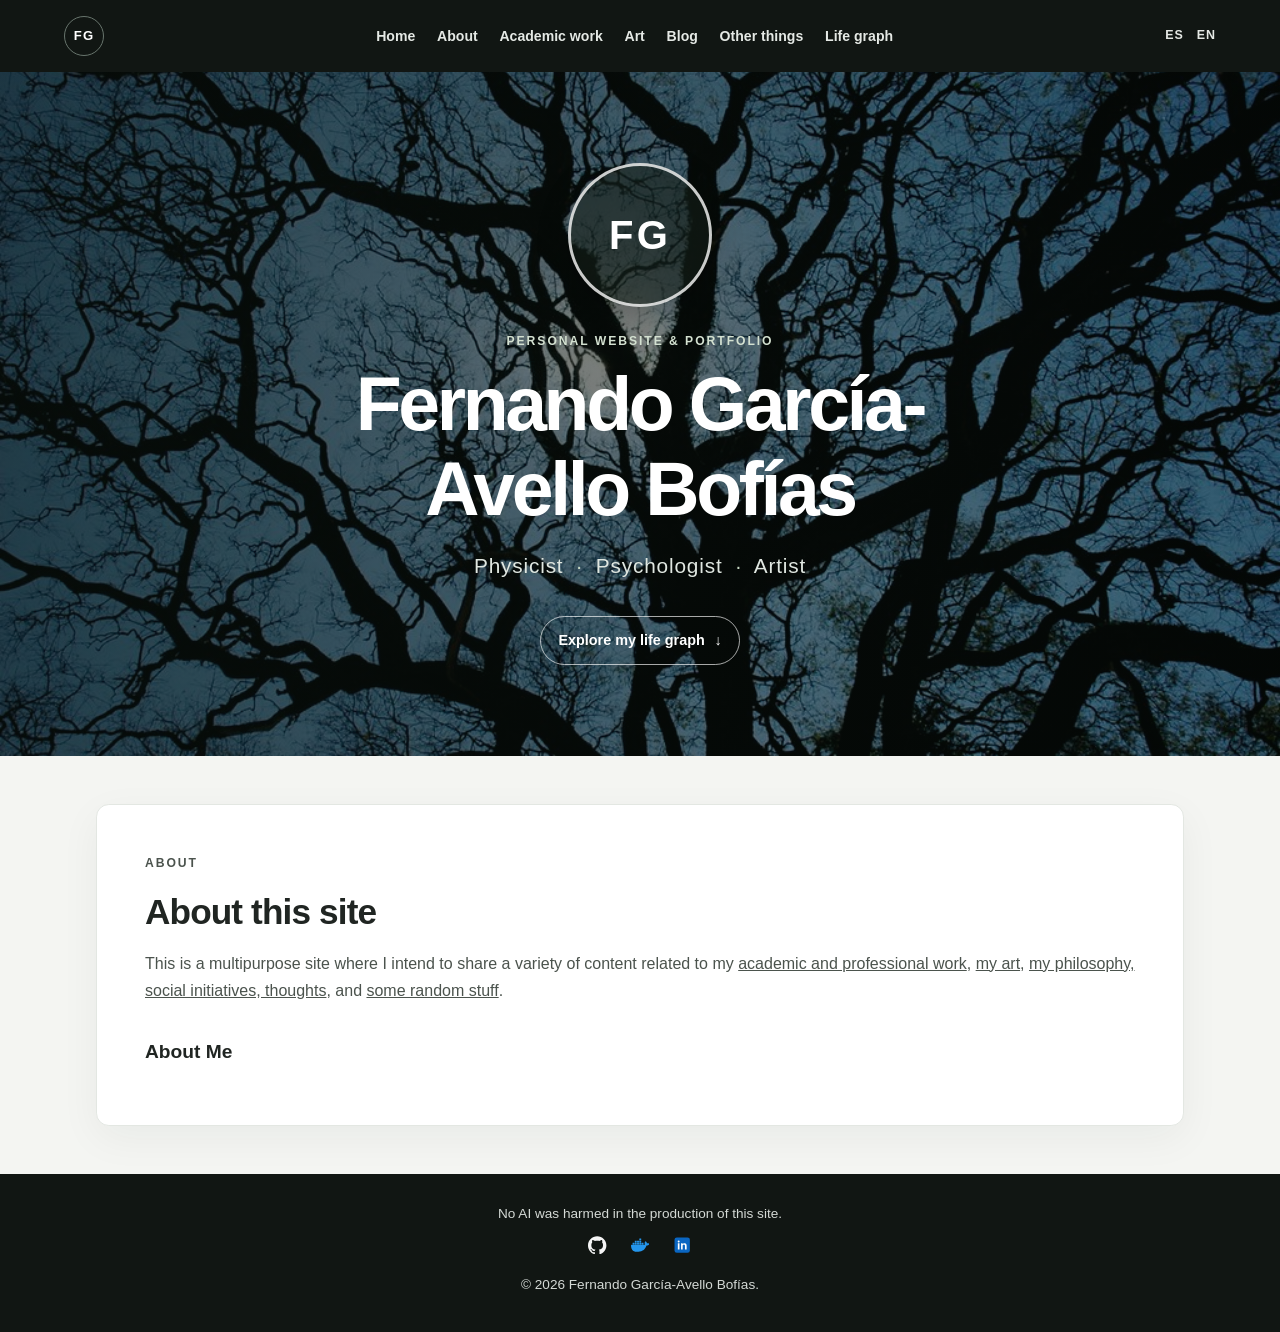
==== index.html @ 16701b84 "Deploy from private repository" ====
<!DOCTYPE html>
<html lang="en">
<head>
    <meta charset="UTF-8">
    <meta name="viewport" content="width=device-width, initial-scale=1.0">
    <meta name="description" content="The personal website and portfolio of Fernando García-Avello Bofías.">
    <title>Fernando García-Avello Bofías | Personal Website</title>
    <link rel="stylesheet" href="style.css">
</head>
<body>
    <header class="site-header">
        <nav class="site-nav" aria-label="Main navigation">
            <a class="site-brand" href="#home" aria-label="Fernando García-Avello Bofías, home">FG</a>
            <ul class="nav-links">
                <li><a href="#home">Home</a></li>
                <li><a href="#profile">About</a></li>
                <li><a href="academic/">Academic work</a></li>
                <li><a href="art/">Art</a></li>
                <li><a href="blog/">Blog</a></li>
                <li><a href="other-things/">Other things</a></li>
                <li><a href="#mi-grafo-git">Life graph</a></li>
            </ul>
            <div class="header-utilities">
                <div class="language-links" aria-label="Language">
                    <a href="es/index.html" lang="es">ES</a>
                    <a href="en/index.html" lang="en">EN</a>
                </div>
            </div>
        </nav>

        <section class="hero" id="home" aria-labelledby="hero-title">
            <div class="hero-content">
                <div class="portrait-placeholder" role="img" aria-label="Temporary portrait placeholder">FG</div>
                <p class="hero-eyebrow">Personal website &amp; portfolio</p>
                <h1 id="hero-title">Fernando García-Avello Bofías</h1>
                <p class="hero-roles">Physicist <span aria-hidden="true">·</span> Psychologist <span aria-hidden="true">·</span> Artist</p>
                <a class="hero-link" href="#mi-grafo-git">Explore my life graph <span aria-hidden="true">↓</span></a>
            </div>
        </section>
    </header>

    <main>
        <section class="content-section profile-section" id="profile" aria-labelledby="profile-title">
            <p class="section-eyebrow">About</p>
            <h2 id="profile-title"> About this site</h2>
            <p>
                This is a multipurpose site where I intend to share a variety of content related to my <a href="academic/">academic and professional work</a>, <a href="art/">my art</a>, <a href="blog/"> my philosophy, social initiatives, thoughts</a>,
                and <a href="other-things/">some random stuff</a>. 
                 
            </p>
            <!-- <p>What brings you here ?  If it is for my academic and professional work go to (there I have my publications).
                If it is to buy my art go to: art. If it is for my phylosphy, and or for my social initiatives go to:
            </p> -->

            <h3>About Me</h3>
            <!-- <p> Site in Construction
            </p> -->
            <p> 
                
                <!-- Aware of the relationship between though and language  -->
            </p>
            <!-- <p>I am Fernando, a very curious human being. Since a young age I rejoiced in contemplating my experience in this world, both like an expectator and player in my life.
                I've always been curious and liked to observe my surroundings. But in my teens, as I mature I started to question things
                more deeply, my hunger for satisfactory answers started there, thanks in part to science divulgation TV shows, such as the famous REDES
                by Eduardo Punset (I even subscribed to their journal where they)
                This curiosity led me first to phylosphy, Which let's not lie Big Bang theory also played a crucial role in choosing
                Physics.
                The more I study and the more I think, arriving to the limits of science, philosphy and the mind, the more I understood that there are certain questions that don't have answer or don't make sense,
                or that knowledge is contextual. Categories are not rigid, Hard to fit in your models.

                This website is a reflection of some of my phylosphy and things that I have learned.
                As you can experience in this own website I don't like fixed categories. I believe categories are contextual
                and dynamic, and it is about time we start working with them in this way.
            </p> -->
        </section>

        <!-- <section class="life-graph-section" id="mi-grafo-git" aria-labelledby="life-graph-title">
            <div class="life-graph-heading">
                <p class="section-eyebrow">A Git-inspired timeline</p>
                <h2 id="life-graph-title">My life graph</h2>
                <p class="life-graph-intro">Milestones across parallel branches of my life. Select a branch to focus on it.</p>
            </div>
            <iframe src="lifegraph/tree.html" title="Interactive life graph" class="grafo-embed"></iframe>
        </section> -->

        <!-- <section class="content-section notes-section">
            <h2>Cosas que añadir:</h2>
            <p>Hacerme cuenta @proton.me y ponerla aquí abierta al público.</p>
            <p>Mis lecturas recomendadas</p>
            <p>If you want my CV send me an email stating the company and offer you are thinking.</p>
        </section> -->
    </main>

    <footer class="site-footer">
        <p>No AI was harmed in the production of this site.</p>
        <nav class="profile-links footer-profile-links" aria-label="Professional profiles">
            <a href="https://github.com/fergarciacode" aria-label="GitHub profile" rel="me">
                <svg viewBox="0 0 24 24" aria-hidden="true" focusable="false"><path d="M12 .297c-6.63 0-12 5.373-12 12 0 5.303 3.438 9.8 8.205 11.385.6.113.82-.258.82-.577 0-.285-.01-1.04-.015-2.04-3.338.724-4.042-1.61-4.042-1.61C4.422 18.07 3.633 17.7 3.633 17.7c-1.087-.744.084-.729.084-.729 1.205.084 1.838 1.236 1.838 1.236 1.07 1.835 2.809 1.305 3.495.998.108-.776.417-1.305.76-1.605-2.665-.3-5.466-1.332-5.466-5.93 0-1.31.465-2.38 1.235-3.22-.135-.303-.54-1.523.105-3.176 0 0 1.005-.322 3.3 1.23.96-.267 1.98-.399 3-.405 1.02.006 2.04.138 3 .405 2.28-1.552 3.285-1.23 3.285-1.23.645 1.653.24 2.873.12 3.176.765.84 1.23 1.91 1.23 3.22 0 4.61-2.805 5.625-5.475 5.92.42.36.81 1.096.81 2.22 0 1.606-.015 2.896-.015 3.286 0 .315.21.69.825.57C20.565 22.092 24 17.592 24 12.297c0-6.627-5.373-12-12-12"/></svg>
            </a>
            <a href="https://hub.docker.com/u/fernandogarciaavello" aria-label="Docker Hub profile" rel="me">
                <svg viewBox="0 0 24 24" aria-hidden="true" focusable="false"><path d="M13.983 11.078h2.119a.186.186 0 00.186-.185V9.006a.186.186 0 00-.186-.186h-2.119a.185.185 0 00-.185.185v1.888c0 .102.083.185.185.185m-2.954-5.43h2.118a.186.186 0 00.186-.186V3.574a.186.186 0 00-.186-.185h-2.118a.185.185 0 00-.185.185v1.888c0 .102.082.185.185.185m0 2.716h2.118a.187.187 0 00.186-.186V6.29a.186.186 0 00-.186-.185h-2.118a.185.185 0 00-.185.185v1.887c0 .102.082.185.185.186m-2.93 0h2.12a.186.186 0 00.184-.186V6.29a.185.185 0 00-.185-.185H8.1a.185.185 0 00-.185.185v1.887c0 .102.083.185.185.186m-2.964 0h2.119a.186.186 0 00.185-.186V6.29a.185.185 0 00-.185-.185H5.136a.186.186 0 00-.186.185v1.887c0 .102.084.185.186.186m5.893 2.715h2.118a.186.186 0 00.186-.185V9.006a.186.186 0 00-.186-.186h-2.118a.185.185 0 00-.185.185v1.888c0 .102.082.185.185.185m-2.93 0h2.12a.185.185 0 00.184-.185V9.006a.185.185 0 00-.184-.186h-2.12a.185.185 0 00-.184.185v1.888c0 .102.083.185.185.185m-2.964 0h2.119a.185.185 0 00.185-.185V9.006a.185.185 0 00-.184-.186h-2.12a.186.186 0 00-.186.186v1.887c0 .102.084.185.186.185m-2.92 0h2.12a.185.185 0 00.184-.185V9.006a.185.185 0 00-.184-.186h-2.12a.185.185 0 00-.184.185v1.888c0 .102.082.185.185.185M23.763 9.89c-.065-.051-.672-.51-1.954-.51-.338.001-.676.03-1.01.087-.248-1.7-1.653-2.53-1.716-2.566l-.344-.199-.226.327c-.284.438-.49.922-.612 1.43-.23.97-.09 1.882.403 2.661-.595.332-1.55.413-1.744.42H.751a.751.751 0 00-.75.748 11.376 11.376 0 00.692 4.062c.545 1.428 1.355 2.48 2.41 3.124 1.18.723 3.1 1.137 5.275 1.137.983.003 1.963-.086 2.93-.266a12.248 12.248 0 003.823-1.389c.98-.567 1.86-1.288 2.61-2.136 1.252-1.418 1.998-2.997 2.553-4.4h.221c1.372 0 2.215-.549 2.68-1.009.309-.293.55-.65.707-1.046l.098-.288Z"/></svg>
            </a>
            <a href="https://www.linkedin.com/in/fgarciaavello/" aria-label="LinkedIn profile" rel="me">
                <svg viewBox="0 0 24 24" aria-hidden="true" focusable="false">
                    <rect x="2" y="2" width="20" height="20" rx="3"/>
                    <path class="linkedin-mark" d="M6.3 9.5h2.2v8H6.3zm1.1-1.1a1.3 1.3 0 1 1 0-2.6 1.3 1.3 0 0 1 0 2.6m3.1 9.1v-8h2.1v1.1h.1c.3-.6 1.1-1.3 2.3-1.3 2.4 0 2.8 1.6 2.8 3.6v4.6h-2.2v-4.1c0-1 0-2.2-1.4-2.2s-1.6 1.1-1.6 2.1v4.2z"/>
                </svg>
            </a>
        </nav>
        <p>&copy; 2026 Fernando García-Avello Bofías.</p>
    </footer>
    <script src="assets/js/hero-background.js"></script>
    <script src="assets/js/lifegraph-embed.js"></script>
</body>
</html>
---- style.css ----
:root {
    color-scheme: light;
    font-family: Inter, "Segoe UI", Arial, sans-serif;
    color: #202522;
    background: #f4f5f2;
    font-synthesis: none;
    text-rendering: optimizeLegibility;
    -webkit-font-smoothing: antialiased;
    -moz-osx-font-smoothing: grayscale;
}

* {
    box-sizing: border-box;
}

html {
    scroll-behavior: smooth;
    scroll-padding-top: 5rem;
}

body {
    min-width: 320px;
    margin: 0;
    line-height: 1.7;
}

a {
    color: inherit;
}

.site-header {
    color: #fff;
    background: #111613;
}

.site-nav {
    position: relative;
    z-index: 1;
    display: flex;
    min-height: 4.5rem;
    align-items: center;
    justify-content: space-between;
    gap: 2rem;
    padding: 0 clamp(1.25rem, 5vw, 5rem);
    background: #111613;
}

.site-brand {
    display: grid;
    width: 2.5rem;
    height: 2.5rem;
    flex: 0 0 auto;
    place-items: center;
    border: 1px solid #68756d;
    border-radius: 50%;
    color: #fff;
    font-size: 0.82rem;
    font-weight: 700;
    letter-spacing: 0.08em;
    text-decoration: none;
}

.nav-links {
    display: flex;
    flex-wrap: wrap;
    justify-content: center;
    gap: clamp(0.75rem, 1.7vw, 1.5rem);
    margin: 0;
    padding: 0;
    list-style: none;
}

.nav-links a,
.profile-links a,
.language-links a {
    color: #e5e9e5;
    font-size: 0.88rem;
    font-weight: 550;
    text-decoration: none;
    transition: color 160ms ease;
}

.nav-links a:hover,
.nav-links a:focus-visible,
.profile-links a:hover,
.profile-links a:focus-visible,
.language-links a:hover,
.language-links a:focus-visible {
    color: #c0d7be;
}

.profile-links {
    display: flex;
    flex: 0 0 auto;
    align-items: center;
    gap: 0.65rem;
}

.footer-profile-links {
    justify-content: center;
    margin: 0 auto 0.75rem;
}

.header-utilities {
    display: flex;
    flex: 0 0 auto;
    align-items: center;
    gap: 0.8rem;
}

.language-links {
    display: flex;
    flex: 0 0 auto;
    gap: 0.8rem;
}

.profile-links a {
    display: grid;
    width: 2rem;
    height: 2rem;
    place-items: center;
    border-radius: 50%;
}

.profile-links svg {
    width: 1.15rem;
    height: 1.15rem;
    fill: currentColor;
}

.profile-links a[href*="github.com"] {
    color: #f5f5f5;
}

.profile-links a[href*="hub.docker.com"] {
    color: #2496ed;
}

.profile-links a[href*="linkedin.com"] {
    color: #0a66c2;
}

.profile-links .linkedin-mark {
    fill: #fff;
}

.profile-links a:hover,
.profile-links a:focus-visible {
    background: #29322d;
    text-decoration: none;
}

.language-links a {
    font-size: 0.78rem;
    letter-spacing: 0.08em;
}

.hero {
    --hero-background: url("assets/images/backgrounds/the-fractal-forest.jpg");
    position: relative;
    display: grid;
    min-height: min(76vh, 52rem);
    place-items: center;
    overflow: hidden;
    isolation: isolate;
    padding: 5rem 1.5rem;
    background: #1d2b22;
    text-align: center;
}

.hero::before {
    position: absolute;
    z-index: -1;
    inset: 0;
    background-image:
        linear-gradient(90deg, rgb(9 17 13 / 66%), rgb(9 17 13 / 42%)),
        var(--hero-background);
    background-position: center;
    background-size: cover;
    content: "";
}

.hero-content {
    width: min(100%, 54rem);
}

.portrait-placeholder {
    display: grid;
    width: clamp(6.5rem, 14vw, 9rem);
    aspect-ratio: 1;
    place-items: center;
    margin: 0 auto 1.5rem;
    border: 3px solid rgb(255 255 255 / 78%);
    border-radius: 50%;
    background: rgb(20 30 24 / 62%);
    box-shadow: 0 0.5rem 2rem rgb(0 0 0 / 24%);
    color: #fff;
    font-size: clamp(1.8rem, 4vw, 2.5rem);
    font-weight: 600;
    letter-spacing: 0.08em;
}

.hero-eyebrow,
.section-eyebrow {
    margin: 0 0 0.65rem;
    font-size: 0.76rem;
    font-weight: 700;
    letter-spacing: 0.16em;
    text-transform: uppercase;
}

.hero-eyebrow {
    color: #d4e1d1;
}

.hero h1 {
    margin: 0;
    font-size: clamp(2.2rem, 6vw, 4.7rem);
    font-weight: 600;
    letter-spacing: -0.045em;
    line-height: 1.12;
    text-wrap: balance;
}

.hero-roles {
    margin: 1.1rem 0 0;
    color: #e0e7e1;
    font-size: clamp(1rem, 2.3vw, 1.3rem);
    letter-spacing: 0.04em;
}

.hero-roles span {
    padding: 0 0.3em;
    color: #c6d8c2;
}

.hero-link {
    display: inline-flex;
    align-items: center;
    gap: 0.6rem;
    margin-top: 2rem;
    padding: 0.7rem 1.1rem;
    border: 1px solid rgb(255 255 255 / 65%);
    border-radius: 2rem;
    color: #fff;
    font-size: 0.9rem;
    font-weight: 600;
    text-decoration: none;
    transition: background-color 160ms ease, border-color 160ms ease;
}

.hero-link:hover,
.hero-link:focus-visible {
    border-color: #fff;
    background: rgb(255 255 255 / 14%);
}

main {
    display: grid;
    width: min(100% - 2rem, 68rem);
    gap: 2rem;
    margin: 3rem auto;
}

.content-section {
    padding: clamp(1.5rem, 4vw, 3rem);
    border: 1px solid #e3e7e2;
    border-radius: 0.8rem;
    background: #fff;
    box-shadow: 0 0.75rem 2.5rem rgb(28 39 31 / 5%);
}

.section-eyebrow {
    color: #55725a;
}

.content-section h2,
.life-graph-section h2 {
    margin: 0 0 1rem;
    font-size: clamp(1.5rem, 3vw, 2.2rem);
    font-weight: 600;
    letter-spacing: -0.025em;
    line-height: 1.25;
}

.content-section h3 {
    margin: 2rem 0 0.5rem;
    font-size: 1.2rem;
    font-weight: 600;
}

.content-section p {
    margin: 0 0 1rem;
    color: #4b534d;
}

.content-section p:last-child {
    margin-bottom: 0;
}

.notes-section {
    padding-block: 1.75rem;
}

.notes-section h2 {
    font-size: 1.2rem;
}

.life-graph-section {
    overflow: hidden;
    border: 1px solid #29322d;
    border-radius: 0.8rem;
    background: #121214;
    color: #f5f6f4;
    box-shadow: 0 0.75rem 2.5rem rgb(28 39 31 / 8%);
}

.life-graph-heading {
    padding: clamp(1.5rem, 4vw, 2.5rem) clamp(1.5rem, 4vw, 3rem) 0;
}

.life-graph-heading .section-eyebrow {
    color: #a9b5ac;
}

.life-graph-section h2 {
    margin-bottom: 0.5rem;
}

.life-graph-intro {
    max-width: 42rem;
    margin: 0;
    color: #c2cbc4;
}

.grafo-embed {
    display: block;
    width: 100%;
    height: 72rem;
    border: 0;
    background: #121214;
}

.site-footer {
    padding: 1.5rem 1rem 2rem;
    color: #d4d9d5;
    background: #111613;
    font-size: 0.85rem;
    text-align: center;
}

.site-footer p {
    margin: 0.25rem;
}

.page-heading {
    padding: clamp(2.5rem, 8vw, 5.5rem) clamp(1.5rem, 5vw, 4rem);
    border: 1px solid #29322d;
    border-radius: 0.8rem;
    background: linear-gradient(135deg, #17231b, #111613);
    color: #fff;
}

.academic-page-heading {
    padding: 0;
    border: 0;
    border-radius: 0;
    background: none;
    color: inherit;
}

.page-heading .section-eyebrow {
    color: #a9c1a9;
}

.page-heading h1 {
    margin: 0;
    font-size: clamp(2rem, 5vw, 3.5rem);
    font-weight: 600;
    letter-spacing: -0.04em;
    line-height: 1.15;
}

.academic-page-heading h1 {
    color: inherit;
}

.page-content {
    min-height: 12rem;
}

.academic-panel {
    padding: clamp(2rem, 5vw, 4rem);
}

.career-list {
    display: grid;
    gap: 1.25rem;
    margin: 1.25rem 0 0;
    padding: 0;
    list-style: none;
}

.career-item + .career-item {
    padding-top: 1.25rem;
    border-top: 1px solid #e3e7e2;
}

.career-item-heading {
    display: flex;
    flex-wrap: wrap;
    align-items: baseline;
    justify-content: space-between;
    gap: 0.3rem 1rem;
}

.academic-panel .career-item h3 {
    margin: 0;
    font-size: 1.05rem;
    font-weight: 600;
}

.qualification-meta {
    display: flex;
    flex-wrap: wrap;
    gap: 0.4rem;
    margin: 0.45rem 0 0;
}

.qualification-meta span {
    padding: 0.15rem 0.5rem;
    border: 1px solid #dfe5dc;
    border-radius: 999px;
    background: #f8faf7;
    color: #55725a;
    font-size: 0.75rem;
    font-weight: 600;
    line-height: 1.4;
}

.career-dates {
    color: #68716a;
    font-size: 0.9rem;
    font-weight: 600;
}

.career-institution {
    display: flex;
    flex-wrap: wrap;
    align-items: center;
    gap: 0.35rem 0.65rem;
    margin: 0.35rem 0 0;
    color: #68716a;
}

.university-link {
    display: inline-flex;
    align-items: center;
    gap: 0.6rem;
    color: inherit;
    text-decoration: none;
}

.university-link:hover,
.university-link:focus-visible {
    text-decoration: underline;
    text-underline-offset: 0.15em;
}

.university-logo {
    width: 3.25rem;
    height: 2.5rem;
    flex: 0 0 auto;
    object-fit: contain;
}

.page-content p {
    color: #68716a;
}

.publications-heading {
    display: flex;
    flex-wrap: wrap;
    align-items: center;
    justify-content: space-between;
    gap: 1rem;
    margin-bottom: 1rem;
}

.publications-heading h2 {
    margin-bottom: 0;
}

.orcid-profile {
    display: flex;
    align-items: center;
    gap: 0.5rem;
}

.orcid-icon-link {
    display: inline-flex;
    border-radius: 50%;
    text-decoration: none;
}

.orcid-icon {
    display: grid;
    width: 2.25rem;
    height: 2.25rem;
    place-items: center;
    border-radius: 50%;
    background: #a6ce39;
    color: #fff;
    font-size: 0.85rem;
    font-weight: 700;
    letter-spacing: -0.04em;
}

.orcid-icon-link:hover .orcid-icon,
.orcid-icon-link:focus-visible .orcid-icon {
    background: #7ba428;
}

.orcid-details summary {
    display: grid;
    width: 2.25rem;
    height: 2.25rem;
    place-items: center;
    border: 1px solid #dfe5dc;
    border-radius: 50%;
    color: #355d3b;
    cursor: pointer;
    font-size: 1.25rem;
    line-height: 1;
    list-style: none;
}

.orcid-details summary::-webkit-details-marker {
    display: none;
}

.orcid-details {
    position: relative;
}

.orcid-details[open] summary {
    transform: rotate(45deg);
}

.orcid-details-content {
    position: absolute;
    z-index: 2;
    top: calc(100% + 0.5rem);
    right: 0;
    display: grid;
    gap: 0.35rem;
    width: max-content;
    max-width: min(22rem, calc(100vw - 4rem));
    padding: 0.85rem 1rem;
    border: 1px solid #e3e7e2;
    border-radius: 0.6rem;
    background: #f8faf7;
}

.orcid-details-content p {
    margin: 0;
}

.orcid-details-content a {
    color: #355d3b;
    font-weight: 600;
    text-underline-offset: 0.18em;
}

.publication-list {
    display: grid;
    gap: 1.5rem;
    margin: 1.25rem 0 0;
    padding-left: 1.4rem;
}

.publication-item {
    padding-left: 0.35rem;
}

.publication-item + .publication-item {
    padding-top: 1.25rem;
    border-top: 1px solid #e3e7e2;
}

.publication-authors {
    margin: 0 0 0.25rem;
    color: #5b655d;
    font-family: Georgia, "Times New Roman", serif;
    font-size: 0.96rem;
    line-height: 1.5;
}

.publication-authors strong {
    color: #355d3b;
    font-weight: 700;
}

.publication-citation {
    margin: 0 0 0.55rem;
    color: #4b534d;
    line-height: 1.65;
}

.publication-title {
    color: #202522;
    font-weight: 600;
}

.publication-tags,
.publication-links {
    display: flex;
    flex-wrap: wrap;
    gap: 0.35rem 0.65rem;
    margin: 0 0 0.65rem;
}

.publication-tags span {
    color: #55725a;
    font-size: 0.82rem;
}

.publication-links {
    gap: 0.5rem;
    margin-bottom: 0;
}

.publication-link {
    display: inline-flex;
    align-items: center;
    min-height: 1.9rem;
    padding: 0.15rem 0.6rem;
    border: 1px solid #b9c7b9;
    border-radius: 0.25rem;
    background: #fff;
    color: #355d3b;
    font-size: 0.8rem;
    font-weight: 600;
    text-decoration: none;
    transition: background-color 160ms ease, border-color 160ms ease;
}

.publication-link:hover,
.publication-link:focus-visible {
    border-color: #55725a;
    background: #f1f5ef;
}

.publication-link:focus-visible {
    outline: 3px solid #9dbb9e;
    outline-offset: 2px;
}

@media (max-width: 600px) {
    .site-nav {
        min-height: 4rem;
        gap: 0.8rem;
        padding-inline: 1rem;
    }

    .nav-links {
        gap: 0.65rem 0.85rem;
    }

    .nav-links a {
        font-size: 0.8rem;
    }

    .language-links {
        gap: 0.5rem;
    }

    .language-links a {
        font-size: 0.7rem;
    }

    .hero {
        min-height: 70vh;
        padding-inline: 1.25rem;
    }

    main {
        width: min(100% - 1.25rem, 68rem);
        gap: 1.25rem;
        margin-block: 1.5rem;
    }

}

@media (max-width: 800px) {
    .site-nav {
        display: grid;
        grid-template-columns: minmax(0, 1fr) auto minmax(0, 1fr);
        justify-content: center;
        padding-block: 0.75rem;
    }

    .header-utilities {
        display: contents;
    }

    .site-brand {
        grid-column: 1;
        grid-row: 1;
        margin: 0;
    }

    .language-links {
        grid-column: 3;
        grid-row: 1;
        justify-self: end;
    }

    .nav-links {
        grid-column: 1 / -1;
        grid-row: 2;
        width: 100%;
    }
}

@media (prefers-reduced-motion: reduce) {
    html {
        scroll-behavior: auto;
    }

    *,
    *::before,
    *::after {
        transition-duration: 0.01ms !important;
    }
}
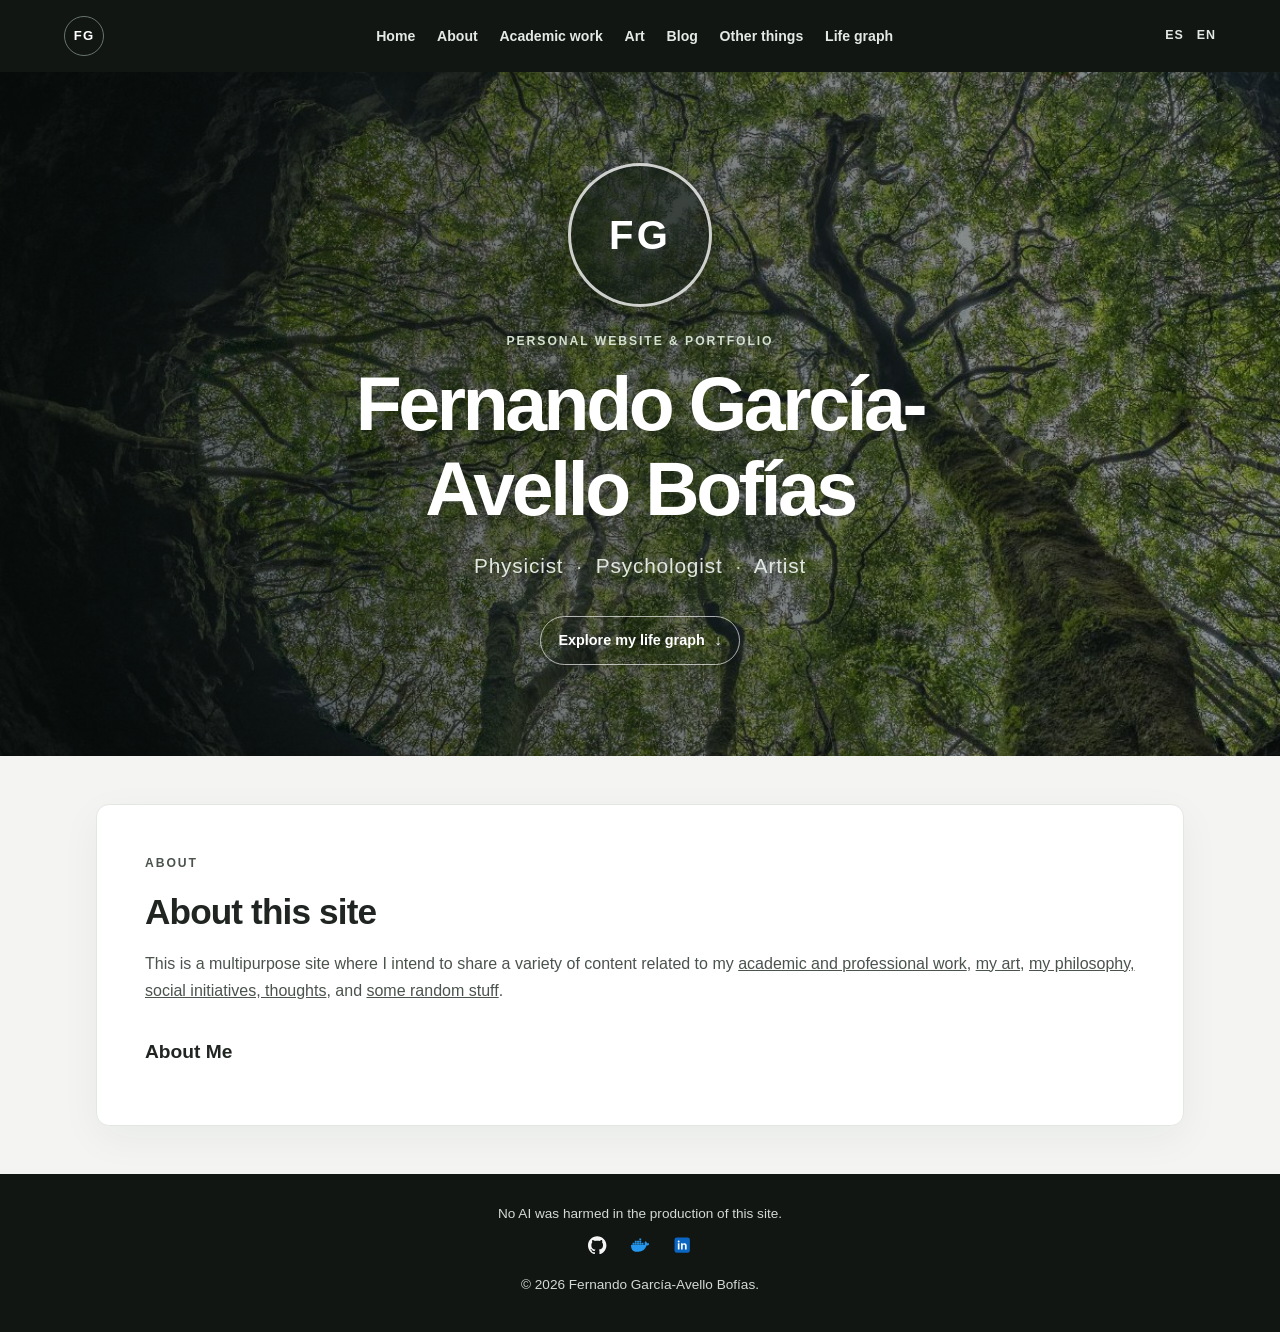
==== commit ac19a2fd: "Deploy from private repository" ====
--- a/index.html
+++ b/index.html
@@ -14,10 +14,10 @@
             <ul class="nav-links">
                 <li><a href="#home">Home</a></li>
                 <li><a href="#profile">About</a></li>
-                <li><a href="academic/">Academic work</a></li>
-                <li><a href="art/">Art</a></li>
-                <li><a href="blog/">Blog</a></li>
-                <li><a href="other-things/">Other things</a></li>
+                <li><a href="academic/index.html">Academic work</a></li>
+                <li><a href="art/index.html">Art</a></li>
+                <li><a href="blog/index.html">Blog</a></li>
+                <li><a href="other-things/index.html">Other things</a></li>
                 <li><a href="#mi-grafo-git">Life graph</a></li>
             </ul>
             <div class="header-utilities">
@@ -44,8 +44,8 @@
             <p class="section-eyebrow">About</p>
             <h2 id="profile-title"> About this site</h2>
             <p>
-                This is a multipurpose site where I intend to share a variety of content related to my <a href="academic/">academic and professional work</a>, <a href="art/">my art</a>, <a href="blog/"> my philosophy, social initiatives, thoughts</a>,
-                and <a href="other-things/">some random stuff</a>. 
+                This is a multipurpose site where I intend to share a variety of content related to my <a href="academic/index.html">academic and professional work</a>, <a href="art/index.html">my art</a>, <a href="blog/index.html"> my philosophy, social initiatives, thoughts</a>,
+                and <a href="other-things/index.html">some random stuff</a>. 
                  
             </p>
             <!-- <p>What brings you here ?  If it is for my academic and professional work go to (there I have my publications).
--- a/style.css
+++ b/style.css
@@ -393,6 +393,63 @@
     padding: clamp(2rem, 5vw, 4rem);
 }
 
+.academic-collapse {
+    display: block;
+}
+
+.academic-collapse-heading {
+    display: flex;
+    align-items: center;
+    min-height: 2rem;
+    cursor: pointer;
+    list-style: none;
+}
+
+.academic-collapse-heading::-webkit-details-marker {
+    display: none;
+}
+
+.academic-collapse-heading::after {
+    content: "−";
+    margin-left: auto;
+    color: #55725a;
+    font-size: 1.35rem;
+    font-weight: 600;
+}
+
+.academic-collapse:not([open]) .academic-collapse-heading::after {
+    content: "+";
+}
+
+.academic-collapse-heading h2 {
+    margin: 0;
+}
+
+.activity-list {
+    display: grid;
+    gap: 0.75rem;
+    margin: 1.25rem 0 0;
+    padding: 0;
+    list-style: none;
+}
+
+.activity-item {
+    display: flex;
+    flex-wrap: wrap;
+    align-items: center;
+    justify-content: space-between;
+    gap: 0.5rem 1rem;
+    padding-top: 0.75rem;
+    border-top: 1px solid #e3e7e2;
+}
+
+.activity-link {
+    color: #355d3b;
+    font-size: 0.88rem;
+    font-weight: 600;
+    text-underline-offset: 0.15em;
+}
+
 .career-list {
     display: grid;
     gap: 1.25rem;
@@ -406,18 +463,55 @@
     border-top: 1px solid #e3e7e2;
 }
 
-.career-item-heading {
-    display: flex;
-    flex-wrap: wrap;
-    align-items: baseline;
-    justify-content: space-between;
-    gap: 0.3rem 1rem;
+.career-item {
+    display: grid;
+    grid-template-columns: minmax(15rem, 42%) 1fr;
+    align-items: start;
+    gap: clamp(1.5rem, 4vw, 4rem);
+}
+
+.career-item-left {
+    display: grid;
+    grid-template-columns: 3.25rem 1fr;
+    grid-template-rows: auto auto auto;
+    align-items: center;
+    column-gap: 0.75rem;
+    row-gap: 0.25rem;
+}
+
+.career-item-left .university-link {
+    grid-row: 1 / 4;
+}
+
+.career-item-left .career-secondary-logo {
+    grid-column: 1;
+    grid-row: 4;
+}
+
+.career-item-right {
+    min-width: 0;
+}
+
+.career-location {
+    color: #68716a;
+    font-size: 0.88rem;
 }
 
 .academic-panel .career-item h3 {
     margin: 0;
     font-size: 1.05rem;
     font-weight: 600;
+}
+
+.academic-panel .career-item h3 a {
+    color: inherit;
+    text-decoration: none;
+}
+
+.academic-panel .career-item h3 a:hover,
+.academic-panel .career-item h3 a:focus-visible {
+    text-decoration: underline;
+    text-underline-offset: 0.15em;
 }
 
 .qualification-meta {
@@ -444,13 +538,108 @@
     font-weight: 600;
 }
 
-.career-institution {
-    display: flex;
-    flex-wrap: wrap;
-    align-items: center;
-    gap: 0.35rem 0.65rem;
-    margin: 0.35rem 0 0;
+.career-institution-name {
+    grid-column: 2;
+    margin: 0;
     color: #68716a;
+    font-size: 0.88rem;
+    font-weight: 600;
+}
+
+.career-item-right > p:not(.qualification-meta):not(.career-institution-name) {
+    margin: 0.45rem 0 0;
+    line-height: 1.65;
+}
+
+.career-experience {
+    display: grid;
+    gap: 0.15rem;
+    margin-top: 0.85rem;
+    padding-top: 0.75rem;
+    border-top: 1px solid #e3e7e2;
+    color: #68716a;
+    font-size: 0.88rem;
+}
+
+.career-experience strong {
+    color: #263126;
+    font-size: 0.95rem;
+}
+
+.career-experience-dates {
+    color: #55725a;
+    font-size: 0.78rem;
+    font-weight: 600;
+}
+
+.career-supervisor {
+    margin-top: 0.12rem;
+    color: #68716a;
+    font-size: 0.78rem;
+}
+
+.career-supervisor a {
+    color: inherit;
+    text-decoration: none;
+}
+
+.career-experience > span > a {
+    color: inherit;
+    font-weight: 600;
+    text-decoration: none;
+}
+
+.career-experience > span > a:hover,
+.career-experience > span > a:focus-visible {
+    text-decoration: underline;
+    text-underline-offset: 0.15em;
+}
+
+.career-supervisor a:hover,
+.career-supervisor a:focus-visible {
+    text-decoration: underline;
+    text-underline-offset: 0.15em;
+}
+
+.code-link {
+    display: inline-flex;
+    width: 1.35rem;
+    height: 1.35rem;
+    margin-top: 0.65rem;
+    color: #68716a;
+}
+
+.code-link svg {
+    width: 100%;
+    height: 100%;
+    fill: currentColor;
+}
+
+.code-link img {
+    width: 100%;
+    height: 100%;
+    object-fit: contain;
+}
+
+.code-link:hover,
+.code-link:focus-visible {
+    color: #263126;
+}
+
+.career-item-left .calsens-logo {
+    width: 4.75rem;
+    height: 3.25rem;
+}
+
+.career-item-left a.career-institution-name {
+    color: #68716a;
+    text-decoration: none;
+}
+
+.career-item-left a.career-institution-name:hover,
+.career-item-left a.career-institution-name:focus-visible {
+    text-decoration: underline;
+    text-underline-offset: 0.15em;
 }
 
 .university-link {
@@ -690,6 +879,19 @@
         margin-block: 1.5rem;
     }
 
+    .career-item {
+        grid-template-columns: 1fr;
+        gap: 1rem;
+    }
+
+    .career-item-right {
+        grid-row: 1;
+    }
+
+    .career-item-left {
+        grid-row: 2;
+    }
+
 }
 
 @media (max-width: 800px) {
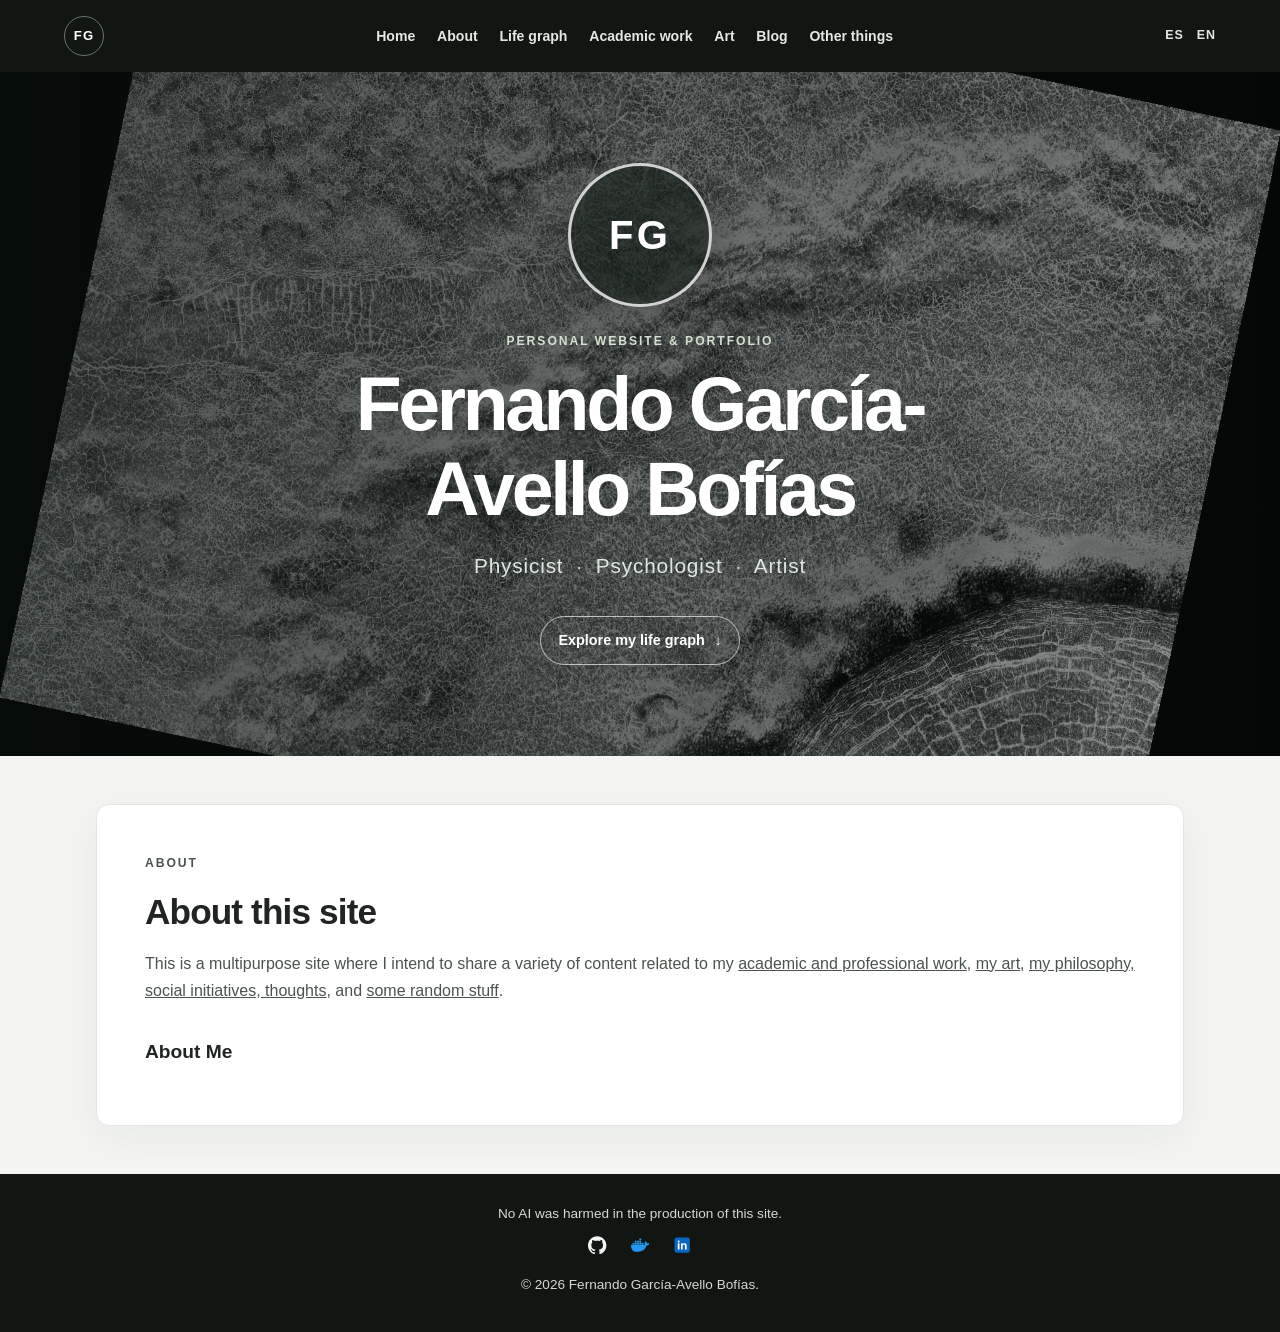
==== commit f23c8981: "Deploy from private repository" ====
--- a/index.html
+++ b/index.html
@@ -14,11 +14,11 @@
             <ul class="nav-links">
                 <li><a href="#home">Home</a></li>
                 <li><a href="#profile">About</a></li>
+                <li><a href="#mi-grafo-git">Life graph</a></li>
                 <li><a href="academic/index.html">Academic work</a></li>
                 <li><a href="art/index.html">Art</a></li>
                 <li><a href="blog/index.html">Blog</a></li>
                 <li><a href="other-things/index.html">Other things</a></li>
-                <li><a href="#mi-grafo-git">Life graph</a></li>
             </ul>
             <div class="header-utilities">
                 <div class="language-links" aria-label="Language">
--- a/style.css
+++ b/style.css
@@ -434,20 +434,78 @@
 }
 
 .activity-item {
-    display: flex;
-    flex-wrap: wrap;
-    align-items: center;
-    justify-content: space-between;
+    display: grid;
+    grid-template-columns: 3rem minmax(0, 1fr) auto;
+    align-items: center;
     gap: 0.5rem 1rem;
     padding-top: 0.75rem;
     border-top: 1px solid #e3e7e2;
 }
 
+.activity-logo {
+    grid-row: 1;
+    width: 3rem;
+    height: 3rem;
+    object-fit: contain;
+}
+
+.activity-item strong {
+    grid-column: 2;
+}
+
+.activity-item .activity-link {
+    grid-column: 3;
+}
+
 .activity-link {
     color: #355d3b;
     font-size: 0.88rem;
     font-weight: 600;
     text-underline-offset: 0.15em;
+}
+
+.activity-section {
+    padding-top: 0.85rem;
+    border-top: 1px solid #e3e7e2;
+}
+
+.activity-section + .activity-section {
+    margin-top: 0.85rem;
+}
+
+.activity-section > summary {
+    display: flex;
+    align-items: center;
+    cursor: pointer;
+    list-style: none;
+}
+
+.activity-section > summary::-webkit-details-marker {
+    display: none;
+}
+
+.activity-section > summary::after {
+    content: "+";
+    margin-left: auto;
+    color: #55725a;
+    font-size: 1.15rem;
+    font-weight: 600;
+}
+
+.activity-section[open] > summary::after {
+    content: "−";
+}
+
+.activity-section > summary h3 {
+    margin: 0;
+    font-size: 1.05rem;
+    font-weight: 600;
+}
+
+.activity-empty {
+    margin: 0.75rem 0 0;
+    color: #68716a;
+    font-size: 0.88rem;
 }
 
 .career-list {
@@ -561,6 +619,11 @@
     font-size: 0.88rem;
 }
 
+.career-experience .publication-link {
+    justify-self: start;
+    width: max-content;
+}
+
 .career-experience strong {
     color: #263126;
     font-size: 0.95rem;
@@ -603,22 +666,52 @@
 
 .code-link {
     display: inline-flex;
-    width: 1.35rem;
-    height: 1.35rem;
+    width: 1.25rem;
+    min-width: 1.25rem;
+    height: 1.25rem;
+    flex: 0 0 1.25rem;
+    align-items: center;
+    justify-content: center;
     margin-top: 0.65rem;
     color: #68716a;
+    line-height: 0;
+    overflow: hidden;
 }
 
 .code-link svg {
+    display: block;
     width: 100%;
+    max-width: 1.25rem;
     height: 100%;
+    max-height: 1.25rem;
     fill: currentColor;
 }
 
 .code-link img {
-    width: 100%;
-    height: 100%;
+    width: 1.25rem !important;
+    max-width: 1.25rem !important;
+    height: 1.25rem !important;
+    max-height: 1.25rem !important;
+    flex: 0 0 1.25rem !important;
     object-fit: contain;
+}
+
+.github-link {
+    position: relative;
+    width: 1.25rem !important;
+    min-width: 1.25rem !important;
+    height: 1.25rem !important;
+    flex: 0 0 1.25rem !important;
+}
+
+.github-link-label {
+    position: absolute;
+    width: 1px;
+    height: 1px;
+    overflow: hidden;
+    clip: rect(0 0 0 0);
+    clip-path: inset(50%);
+    white-space: nowrap;
 }
 
 .code-link:hover,
@@ -892,6 +985,26 @@
         grid-row: 2;
     }
 
+    .activity-item {
+        grid-template-columns: 2.5rem minmax(0, 1fr);
+        gap: 0.5rem 0.75rem;
+    }
+
+    .activity-logo {
+        width: 2.5rem;
+        height: 2.5rem;
+        grid-row: 1 / 3;
+    }
+
+    .activity-item strong {
+        grid-row: 1;
+    }
+
+    .activity-item .activity-link {
+        grid-column: 2;
+        grid-row: 2;
+    }
+
 }
 
 @media (max-width: 800px) {
